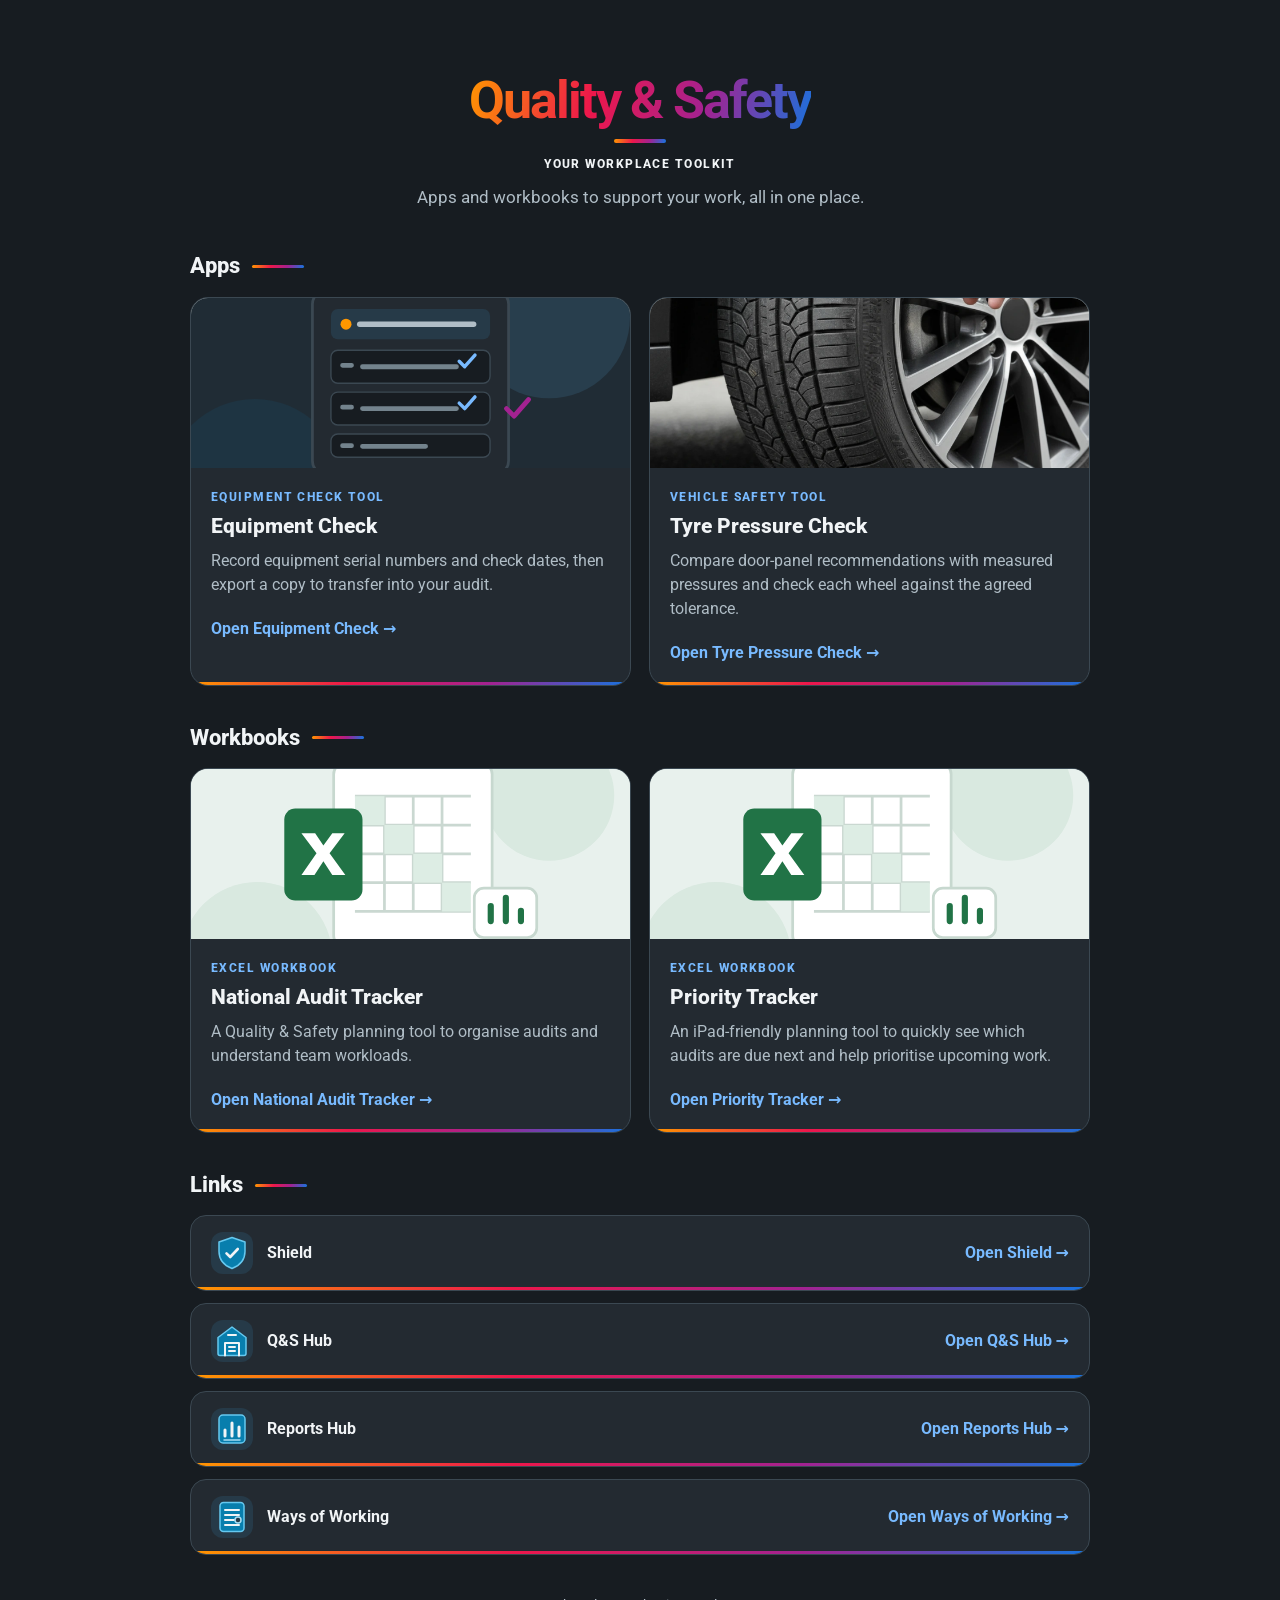
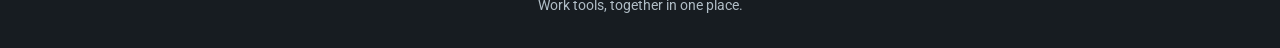
==== index.html @ 8d8ac7e4 "equipment check app" ====
<!DOCTYPE html>
<html lang="en">
<head>
  <meta charset="utf-8">
  <meta name="viewport" content="width=device-width, initial-scale=1, viewport-fit=cover">
  <meta name="theme-color" content="#171c21">
  <meta name="description" content="Quality and safety tools and workbooks in one place.">
  <title>Quality &amp; Safety</title>
  <link rel="stylesheet" href="https://fonts.googleapis.com/css2?family=Roboto:wght@400;600;800&display=swap">
  <link rel="stylesheet" href="styles/platform.css">
  <link rel="stylesheet" href="landing.css">
</head>
<body>
  <main>
    <header class="site-header">
      <h1 class="site-title">Quality &amp; Safety</h1>
      <p class="eyebrow">YOUR WORKPLACE TOOLKIT</p>
      <p class="intro">Apps and workbooks to support your work, all in one place.</p>
    </header>

    <!-- Add app tiles with .catalog-card; keep each app in its own folder. -->
    <section class="catalog-section" aria-labelledby="apps-heading">
      <h2 id="apps-heading">Apps</h2>
      <div class="catalog-grid">
        <a class="catalog-card" href="equipment-check/">
          <img
            class="catalog-image"
            src="equipment-check/assets/equipment-check.svg"
            alt=""
            width="640"
            height="360"
          >
          <span class="catalog-content">
            <span class="catalog-label">EQUIPMENT CHECK TOOL</span>
            <span class="catalog-title">Equipment Check</span>
            <span class="catalog-description">Record equipment serial numbers and check dates, then export a copy to transfer into your audit.</span>
            <span class="catalog-action">Open Equipment Check <span aria-hidden="true">→</span></span>
          </span>
        </a>
        <a class="catalog-card" href="tyre-pressure-check/">
          <img
            class="catalog-image catalog-image-top"
            src="tyre-pressure-check/assets/tyre-pressure-check.png"
            alt=""
            width="768"
            height="768"
          >
          <span class="catalog-content">
            <span class="catalog-label">VEHICLE SAFETY TOOL</span>
            <span class="catalog-title">Tyre Pressure Check</span>
            <span class="catalog-description">Compare door-panel recommendations with measured pressures and check each wheel against the agreed tolerance.</span>
            <span class="catalog-action">Open Tyre Pressure Check <span aria-hidden="true">→</span></span>
          </span>
        </a>
      </div>
    </section>

    <!-- Workbook cards share the app-card layout and can link to approved work locations. -->
    <section class="catalog-section" aria-labelledby="workbooks-heading">
      <h2 id="workbooks-heading">Workbooks</h2>
      <div class="catalog-grid">
        <a
          class="catalog-card"
          href="https://skyglobal.sharepoint.com/:x:/s/QSNationalCoaches/IQB0N6yv2RsvQ5Z-0uAkYiF7AWbfniLiudb1exJeMiKZ8Vo"
          target="_blank"
          rel="noopener noreferrer"
        >
          <img
            class="catalog-image"
            src="workbooks/assets/excel-workbook.svg"
            alt=""
            width="640"
            height="360"
          >
          <span class="catalog-content">
            <span class="catalog-label">EXCEL WORKBOOK</span>
            <span class="catalog-title">National Audit Tracker</span>
            <span class="catalog-description">A Quality &amp; Safety planning tool to organise audits and understand team workloads.</span>
            <span class="catalog-action">Open National Audit Tracker <span aria-hidden="true">→</span></span>
          </span>
        </a>
        <a
          class="catalog-card"
          href="https://skyglobal.sharepoint.com/:x:/s/QSNationalCoaches/IQDEX93-l0mTQLm6oJWFdvWBAWewCSGMO14ppfgNPyi0HMk"
          target="_blank"
          rel="noopener noreferrer"
        >
          <img
            class="catalog-image"
            src="workbooks/assets/excel-workbook.svg"
            alt=""
            width="640"
            height="360"
          >
          <span class="catalog-content">
            <span class="catalog-label">EXCEL WORKBOOK</span>
            <span class="catalog-title">Priority Tracker</span>
            <span class="catalog-description">An iPad-friendly planning tool to quickly see which audits are due next and help prioritise upcoming work.</span>
            <span class="catalog-action">Open Priority Tracker <span aria-hidden="true">→</span></span>
          </span>
        </a>
      </div>
    </section>

    <!-- Use compact rows here for standalone resources that are not full apps or workbooks. -->
    <section class="catalog-section" aria-labelledby="links-heading">
      <h2 id="links-heading">Links</h2>
      <div class="links-list">
        <a
          class="link-card"
          href="https://shield.info-exchange.com/"
          target="_blank"
          rel="noopener noreferrer"
        >
          <span class="link-card-main">
            <img class="link-card-image" src="links/assets/shield-icon.svg" alt="" width="42" height="42">
            <span class="link-card-title">Shield</span>
          </span>
          <span class="link-card-action">Open Shield <span aria-hidden="true">→</span></span>
        </a>
        <a
          class="link-card"
          href="https://skyglobal.sharepoint.com/sites/QSNationalCoaches/SitePages/Quality-&amp;-Safety-Team-Sharepoint.aspx"
          target="_blank"
          rel="noopener noreferrer"
        >
          <span class="link-card-main">
            <img class="link-card-image" src="links/assets/qs-hub-icon.svg" alt="" width="42" height="42">
            <span class="link-card-title">Q&amp;S Hub</span>
          </span>
          <span class="link-card-action">Open Q&amp;S Hub <span aria-hidden="true">→</span></span>
        </a>
        <a
          class="link-card"
          href="https://skyglobal.sharepoint.com/sites/thehomehub/SitePages/Reports-Hub(1).aspx"
          target="_blank"
          rel="noopener noreferrer"
        >
          <span class="link-card-main">
            <img class="link-card-image" src="links/assets/reports-hub-icon.svg" alt="" width="42" height="42">
            <span class="link-card-title">Reports Hub</span>
          </span>
          <span class="link-card-action">Open Reports Hub <span aria-hidden="true">→</span></span>
        </a>
        <a
          class="link-card"
          href="https://skyglobal.sharepoint.com/:p:/r/sites/QSNationalCoaches/Shared%20Documents/Q%20and%20S%20-%20Main/Training/Q%26S%20Ways%20of%20Working%20-%20QSC.pptx?d=w51eb3dcd3cc044aca7cced038a2f6cdb&amp;csf=1&amp;web=1&amp;e=PWMqPE"
          target="_blank"
          rel="noopener noreferrer"
        >
          <span class="link-card-main">
            <img class="link-card-image" src="links/assets/ways-of-working-icon.svg" alt="" width="42" height="42">
            <span class="link-card-title">Ways of Working</span>
          </span>
          <span class="link-card-action">Open Ways of Working <span aria-hidden="true">→</span></span>
        </a>
      </div>
    </section>

    <footer>Work tools, together in one place.</footer>
  </main>
</body>
</html>
---- styles/platform.css ----
/* Shared theme and base styles; load before each page's app-specific CSS. */
:root {
  color-scheme: dark;
  --bg: #171c21;
  --card: #232a31;
  --ink: #f1f4f6;
  --mute: #b0bdc6;
  --line: #3b4852;
  --brand: #73418f;
  --brand-text: #78baff;
  --brand-orange: #ff9700;
  --brand-red: #ed174b;
  --brand-purple: #a32291;
  --brand-blue: #1674df;
  --brand-gradient: linear-gradient(105deg, #ff9700 0%, #ed174b 36%, #a32291 68%, #1674df 100%);
}

* {
  box-sizing: border-box;
}

html,
body {
  margin: 0;
}

body {
  background: var(--bg);
  color: var(--ink);
  font-family: "Roboto", system-ui, -apple-system, "Segoe UI", sans-serif;
}

.home-link {
  display: inline-block;
  margin-bottom: 8px;
  color: var(--mute);
  font-size: 0.9rem;
  text-decoration: none;
}

.home-link:hover {
  color: var(--brand-text);
}

input:focus-visible,
button:focus-visible {
  outline: 3px solid var(--brand-text);
  outline-offset: 2px;
}
---- landing.css ----
/* Landing page layout */
body {
  min-height: 100%;
  line-height: 1.5;
  padding: env(safe-area-inset-top, 0) 0 env(safe-area-inset-bottom, 0);
}

main {
  width: min(100% - 36px, 900px);
  margin: 0 auto;
  padding: 64px 0 32px;
}

.site-header {
  margin-bottom: 40px;
  text-align: center;
}

.eyebrow {
  width: fit-content;
  margin-right: auto;
  margin-left: auto;
  color: var(--ink);
  font-size: 0.75rem;
  font-weight: 800;
  letter-spacing: 0.12em;
}

h1 {
  margin: 8px 0;
  font-size: clamp(2rem, 7vw, 3.25rem);
  line-height: 1.1;
  letter-spacing: -0.04em;
}

.site-title {
  width: fit-content;
  margin: 8px auto;
  color: transparent;
  background: var(--brand-gradient);
  background-clip: text;
  -webkit-background-clip: text;
}

.site-title::after {
  content: "";
  display: block;
  width: 52px;
  height: 4px;
  margin: 10px auto 0;
  background: var(--brand-gradient);
  border-radius: 999px;
}

.intro {
  max-width: 34rem;
  margin: 12px auto 0;
  color: var(--mute);
  font-size: 1.05rem;
}

.catalog-section + .catalog-section {
  margin-top: 36px;
}

.catalog-section h2 {
  display: flex;
  align-items: center;
  gap: 12px;
  margin: 0 0 14px;
  font-size: 1.35rem;
  font-weight: 800;
}

.catalog-section h2::after {
  content: "";
  width: 52px;
  height: 3px;
  background: var(--brand-gradient);
  border-radius: 999px;
}

.links-list {
  display: grid;
  grid-template-columns: minmax(0, 1fr);
  gap: 12px;
}

.link-card {
  position: relative;
  display: flex;
  align-items: center;
  justify-content: space-between;
  gap: 16px;
  width: 100%;
  min-width: 0;
  min-height: 74px;
  padding: 16px 20px;
  overflow: hidden;
  color: inherit;
  text-decoration: none;
  background: var(--card);
  border: 1px solid var(--line);
  border-radius: 16px;
  transition: border-color 150ms ease, transform 150ms ease;
}

.link-card::before,
.catalog-card::before {
  position: absolute;
  height: 3px;
  background: var(--brand-gradient);
  content: "";
  pointer-events: none;
}

/* Clip the full-width accent to the link row's rounded inner edge. */
.link-card::before {
  right: 0;
  bottom: 0;
  left: 0;
  border-radius: 0 0 15px 15px;
}

.link-card-main {
  display: flex;
  align-items: center;
  gap: 14px;
  min-width: 0;
}

.link-card-image {
  display: block;
  width: 42px;
  height: 42px;
  flex: 0 0 42px;
}

.link-card:hover {
  border-color: var(--brand);
  transform: translateY(-2px);
}

.link-card:focus-visible {
  outline: 3px solid var(--brand-text);
  outline-offset: 3px;
}

.link-card-title {
  font-weight: 700;
}

.link-card-action {
  flex: 0 0 auto;
  color: var(--brand-text);
  font-weight: 700;
}

.catalog-grid {
  display: grid;
  grid-template-columns: repeat(auto-fit, minmax(min(100%, 300px), 1fr));
  gap: 18px;
}

.catalog-card {
  position: relative;
  display: flex;
  flex-direction: column;
  width: 100%;
  min-width: 0;
  max-width: 100%;
  overflow: hidden;
  color: inherit;
  text-decoration: none;
  background: var(--card);
  border: 1px solid var(--line);
  border-radius: 18px;
  transition: border-color 150ms ease, transform 150ms ease;
}

.catalog-card::before {
  right: 0;
  bottom: 0;
  left: 0;
  border-radius: 0 0 17px 17px;
}

.catalog-card:hover {
  border-color: var(--brand);
  transform: translateY(-2px);
}

.catalog-card:focus-visible {
  outline: 3px solid var(--brand-text);
  outline-offset: 3px;
}

.catalog-image {
  display: block;
  width: 100%;
  height: 170px;
  object-fit: cover;
  background: #e8f1ed;
}

.catalog-image-top {
  object-position: center -150px;
}

.catalog-content {
  display: flex;
  flex-direction: column;
  align-items: flex-start;
  min-width: 0;
  min-height: 190px;
  padding: 20px;
}

.catalog-label {
  color: var(--brand-text);
  font-size: 0.75rem;
  font-weight: 800;
  letter-spacing: 0.12em;
}

.catalog-title {
  margin-top: 8px;
  font-size: 1.3rem;
  font-weight: 800;
  line-height: 1.2;
}

.catalog-description {
  margin-top: 10px;
  color: var(--mute);
}

.catalog-action {
  margin-top: auto;
  padding-top: 20px;
  color: var(--brand-text);
  font-weight: 700;
}

footer {
  margin-top: 40px;
  color: var(--mute);
  font-size: 0.85rem;
  text-align: center;
}

@media (max-width: 600px) {
  main {
    padding-top: 40px;
  }

  .catalog-section + .catalog-section {
    margin-top: 28px;
  }

  .catalog-image {
    height: 160px;
  }

  .catalog-image-top {
    object-position: center 35%;
  }

  .catalog-content {
    min-height: 0;
  }

  .catalog-action {
    margin-top: 4px;
  }

  .link-card {
    gap: 8px;
    min-height: 74px;
    padding: 14px 16px;
  }
}

@media (prefers-reduced-motion: reduce) {
  .catalog-card,
  .link-card {
    transition: none;
  }
}
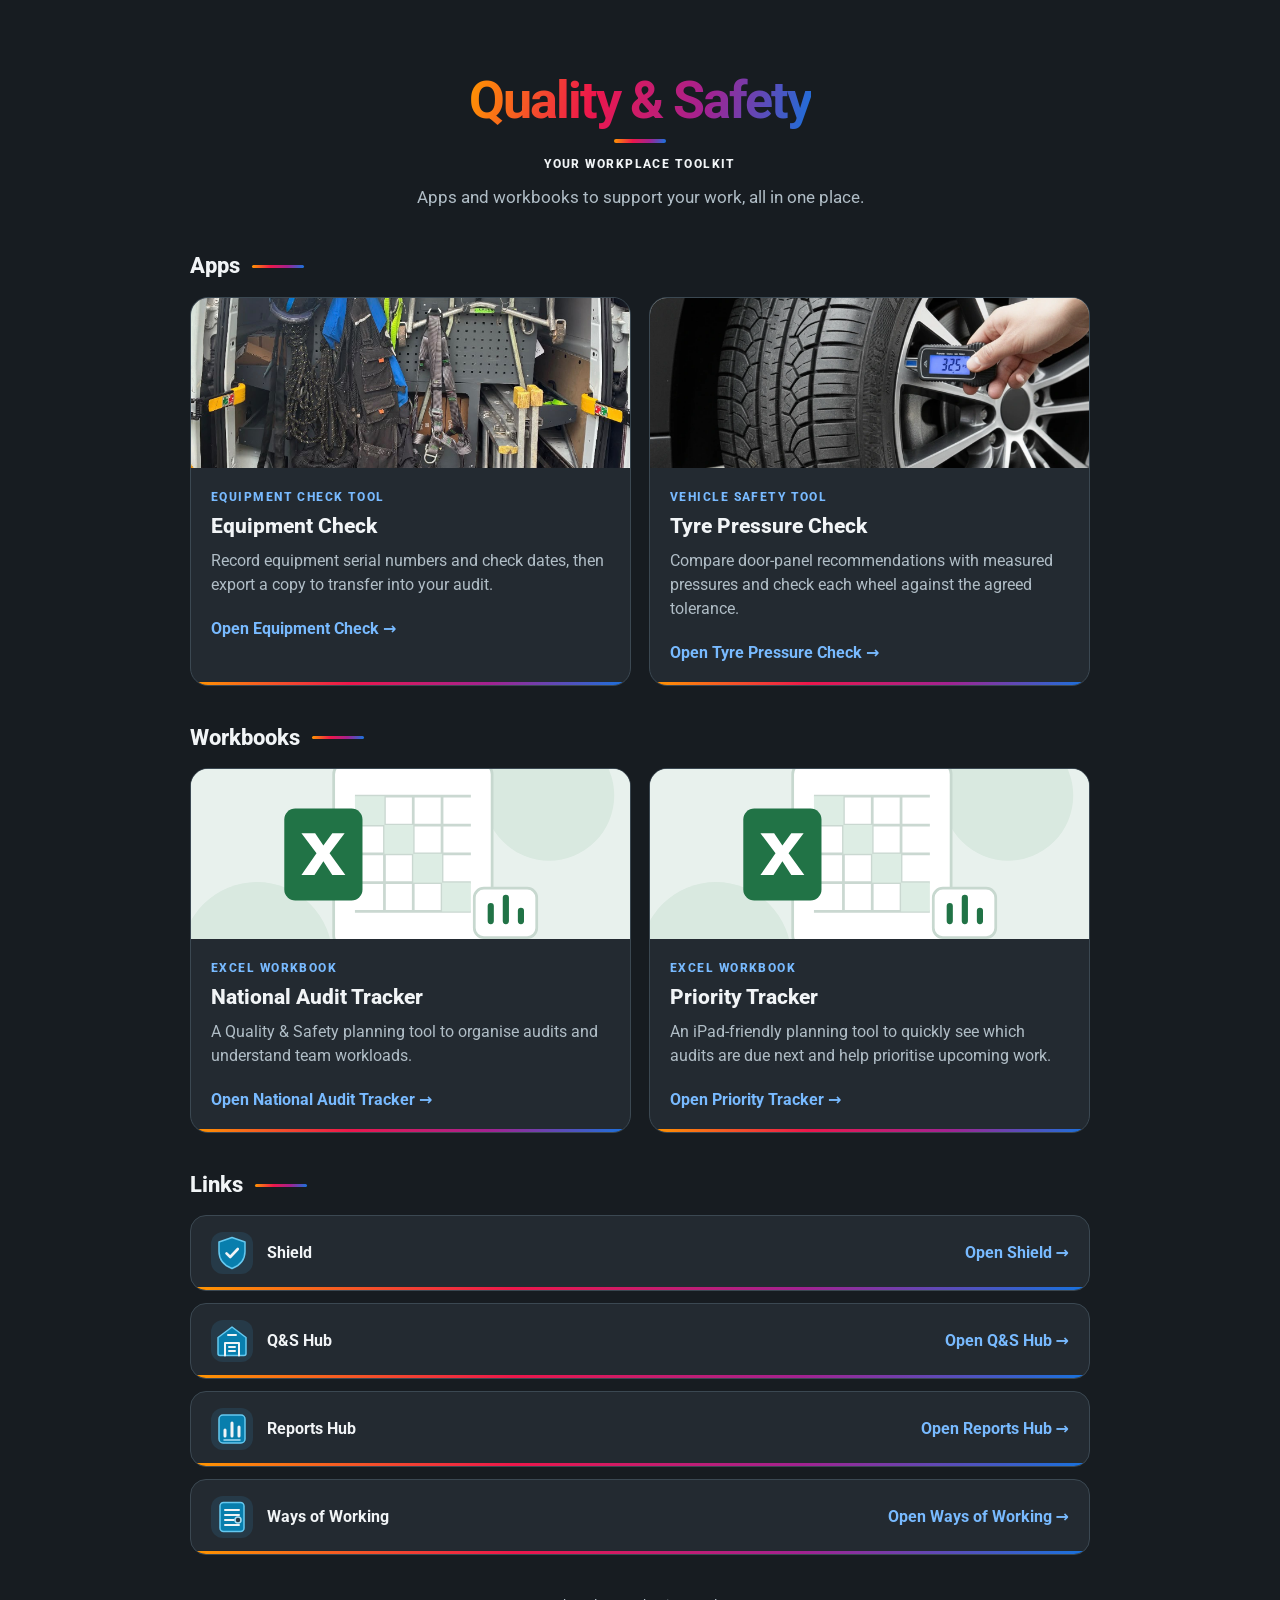
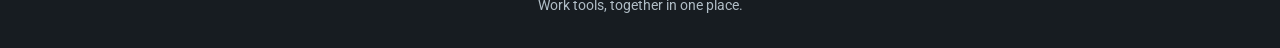
==== commit bb6601a2: "equipment tile image" ====
--- a/index.html
+++ b/index.html
@@ -25,10 +25,10 @@
         <a class="catalog-card" href="equipment-check/">
           <img
             class="catalog-image"
-            src="equipment-check/assets/equipment-check.svg"
+            src="equipment-check/assets/equipment-check-van.png"
             alt=""
-            width="640"
-            height="360"
+            width="768"
+            height="1083"
           >
           <span class="catalog-content">
             <span class="catalog-label">EQUIPMENT CHECK TOOL</span>
--- a/landing.css
+++ b/landing.css
@@ -204,7 +204,7 @@
 }
 
 .catalog-image-top {
-  object-position: center -150px;
+  object-position: center -60px;
 }
 
 .catalog-content {
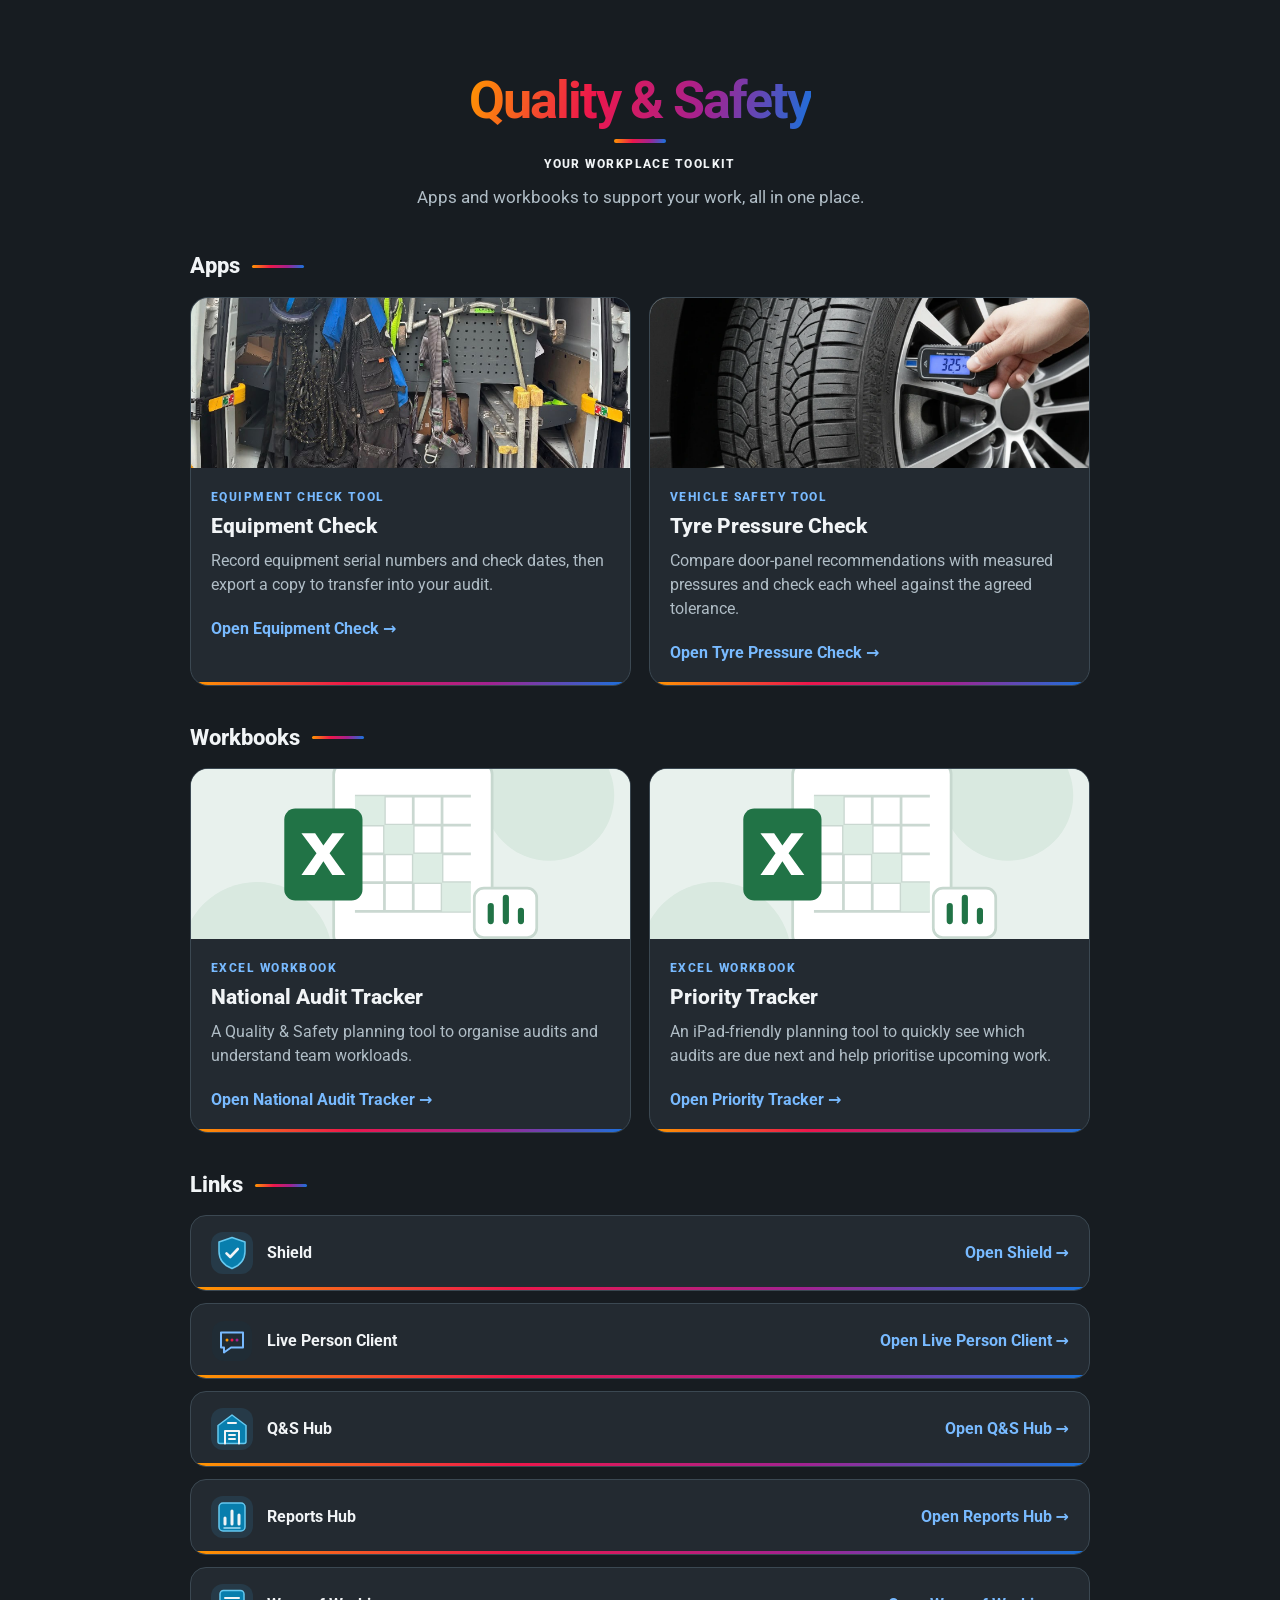
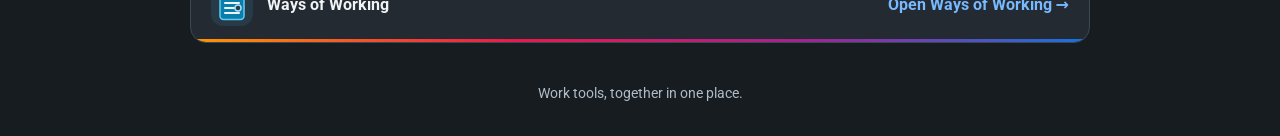
==== commit 5c33ac06: "live person link added" ====
--- a/index.html
+++ b/index.html
@@ -120,6 +120,18 @@
         </a>
         <a
           class="link-card"
+          href="https://authentication.liveperson.net/"
+          target="_blank"
+          rel="noopener noreferrer"
+        >
+          <span class="link-card-main">
+            <img class="link-card-image" src="links/assets/live-person-icon.svg" alt="" width="42" height="42">
+            <span class="link-card-title">Live Person Client</span>
+          </span>
+          <span class="link-card-action">Open Live Person Client <span aria-hidden="true">→</span></span>
+        </a>
+        <a
+          class="link-card"
           href="https://skyglobal.sharepoint.com/sites/QSNationalCoaches/SitePages/Quality-&amp;-Safety-Team-Sharepoint.aspx"
           target="_blank"
           rel="noopener noreferrer"
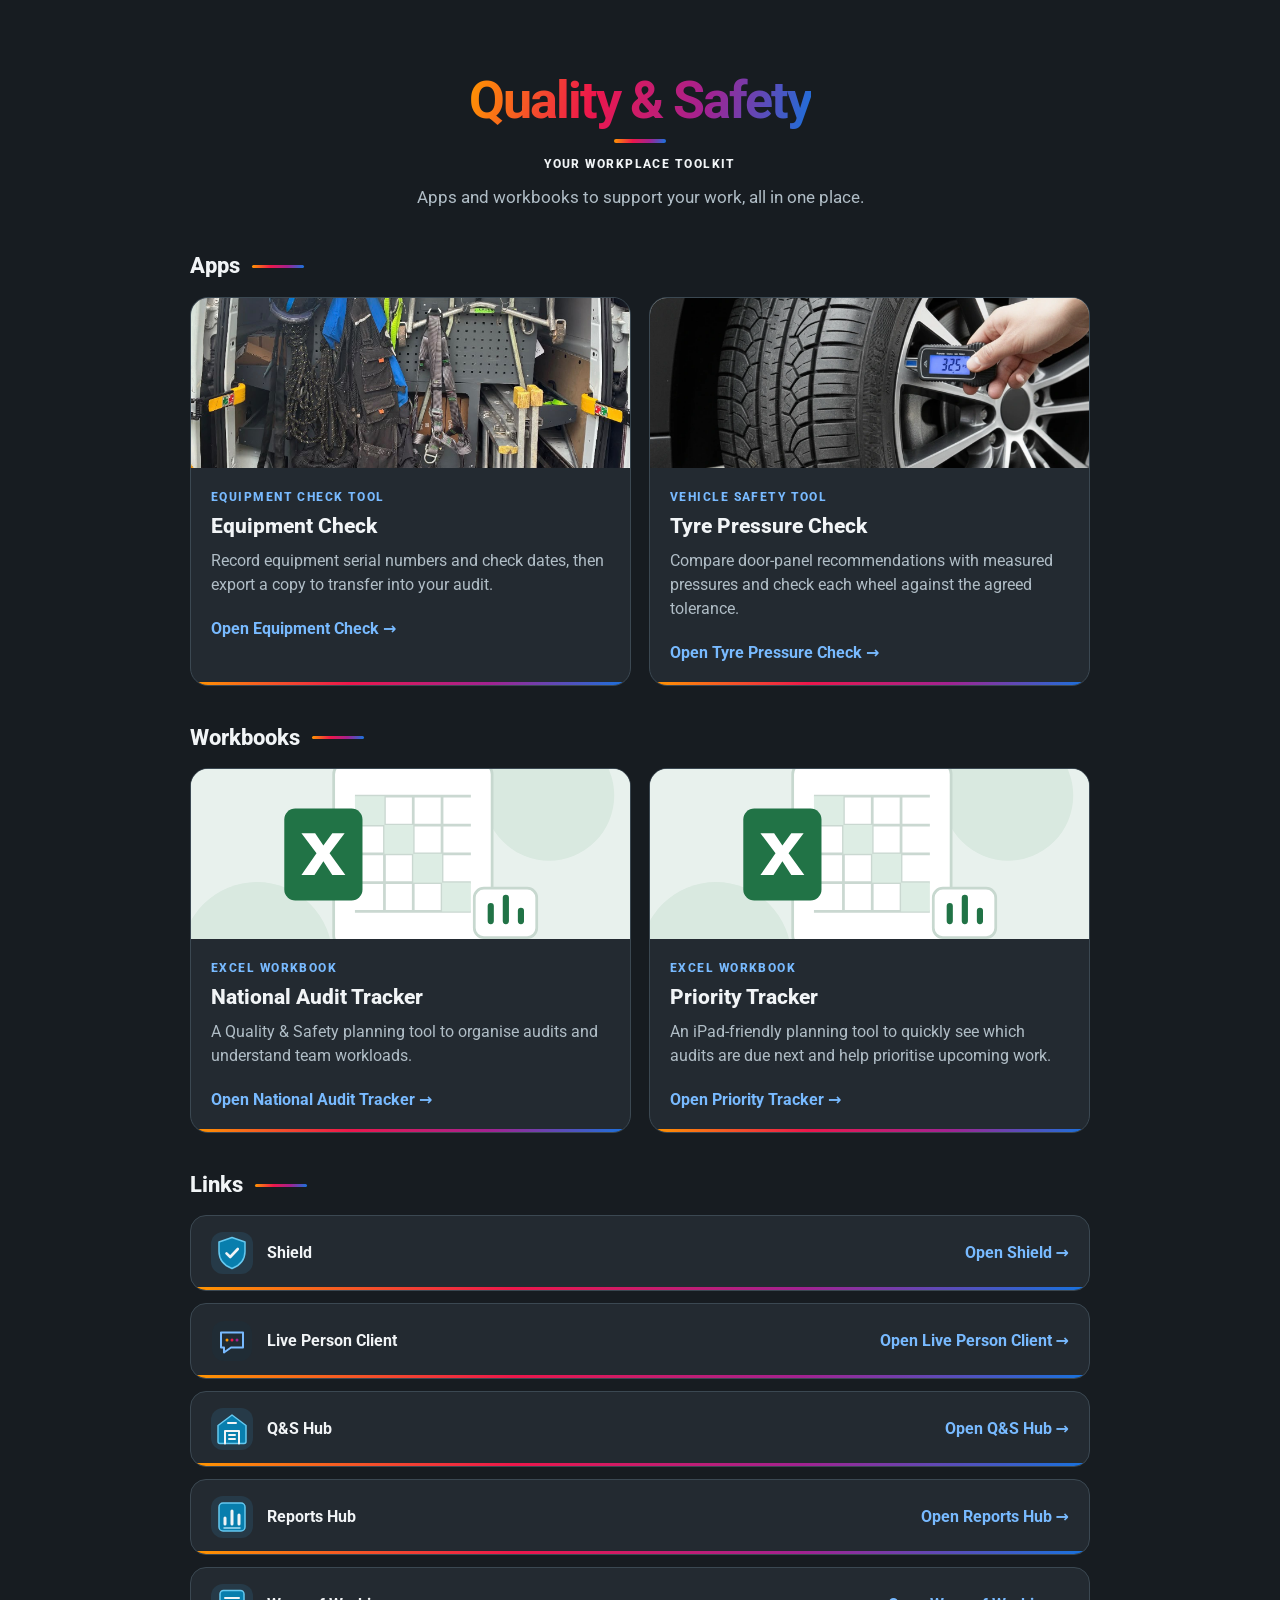
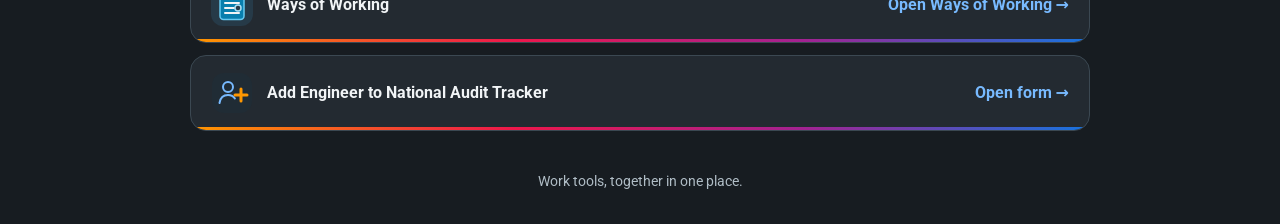
==== commit 1aeb452e: "add engineer link" ====
--- a/index.html
+++ b/index.html
@@ -166,6 +166,18 @@
           </span>
           <span class="link-card-action">Open Ways of Working <span aria-hidden="true">→</span></span>
         </a>
+        <a
+          class="link-card"
+          href="https://forms.cloud.microsoft/e/98rF9CJZ6R"
+          target="_blank"
+          rel="noopener noreferrer"
+        >
+          <span class="link-card-main">
+            <img class="link-card-image" src="links/assets/add-engineer-icon.svg" alt="" width="42" height="42">
+            <span class="link-card-title">Add Engineer to National Audit Tracker</span>
+          </span>
+          <span class="link-card-action">Open form <span aria-hidden="true">→</span></span>
+        </a>
       </div>
     </section>
 
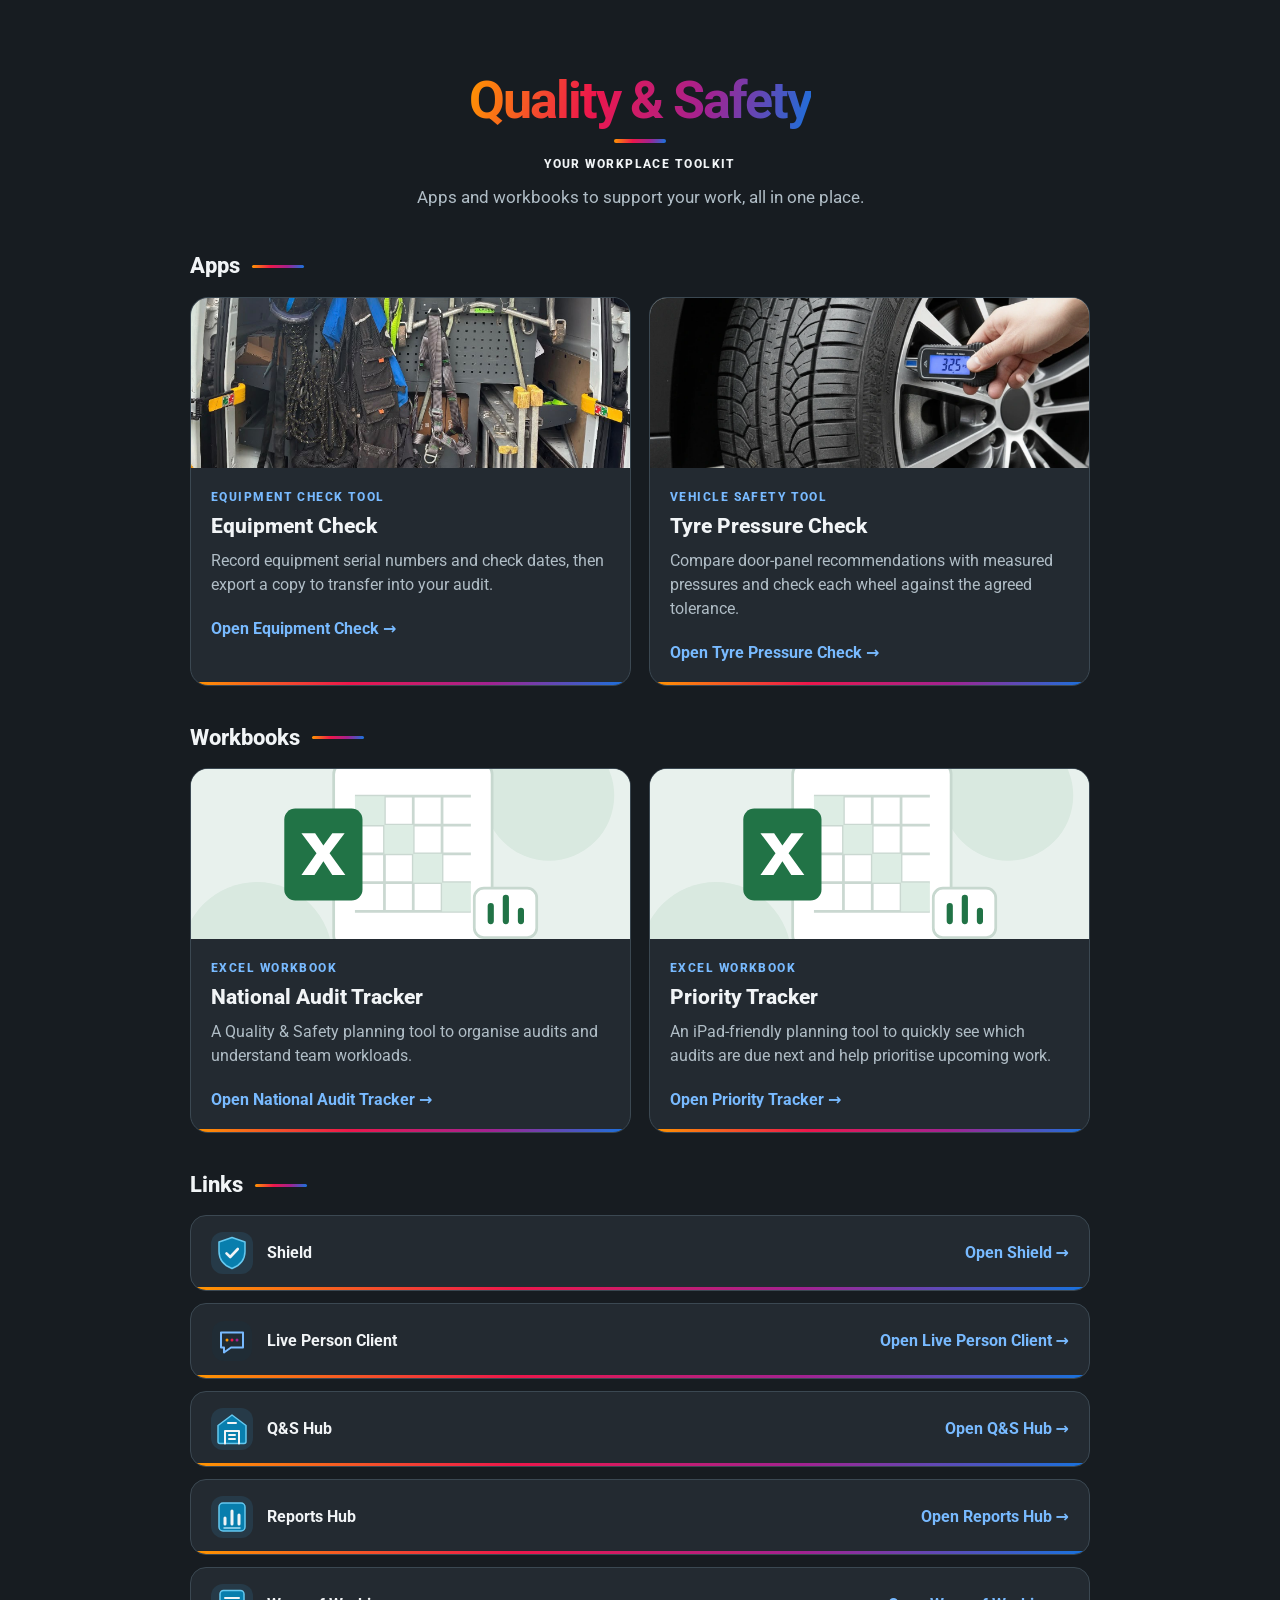
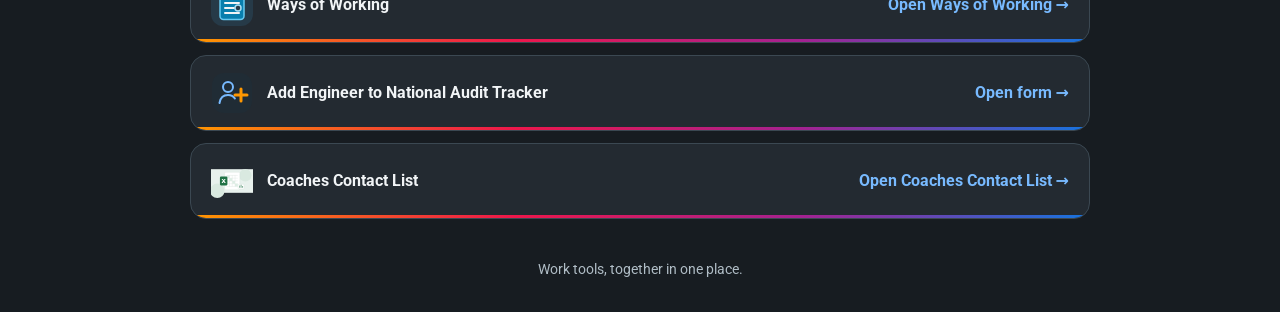
==== commit 3cf2390d: "contact list added" ====
--- a/index.html
+++ b/index.html
@@ -178,6 +178,18 @@
           </span>
           <span class="link-card-action">Open form <span aria-hidden="true">→</span></span>
         </a>
+        <a
+          class="link-card"
+          href="https://skyglobal.sharepoint.com/:x:/r/sites/QSNationalCoaches/Shared%20Documents/Q%20and%20S%20-%20Main/Q%26S%20Coaches%20Contact%20List.xlsx?d=wc4afa864dff849d3b2e099f21697ab6a&amp;csf=1&amp;web=1&amp;e=7zFfeq"
+          target="_blank"
+          rel="noopener noreferrer"
+        >
+          <span class="link-card-main">
+            <img class="link-card-image" src="workbooks/assets/excel-workbook.svg" alt="" width="42" height="42">
+            <span class="link-card-title">Coaches Contact List</span>
+          </span>
+          <span class="link-card-action">Open Coaches Contact List <span aria-hidden="true">→</span></span>
+        </a>
       </div>
     </section>
 
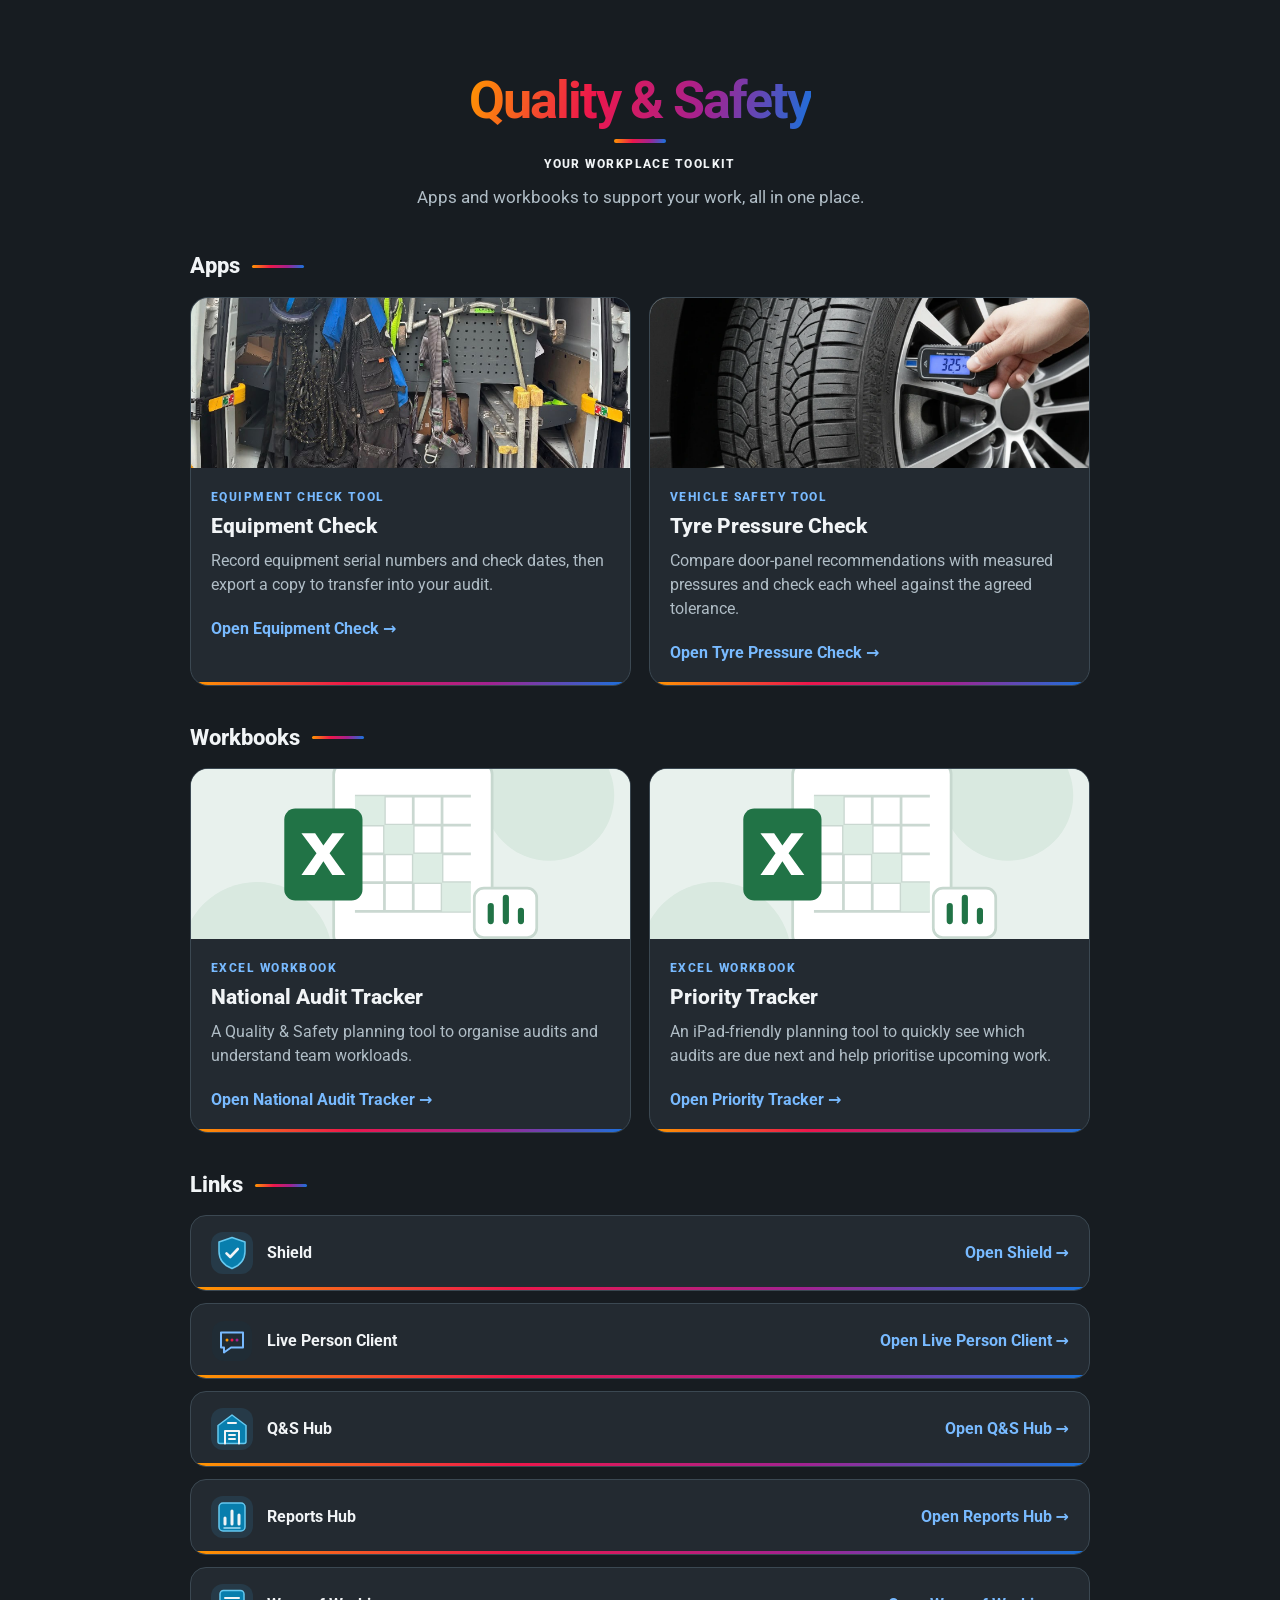
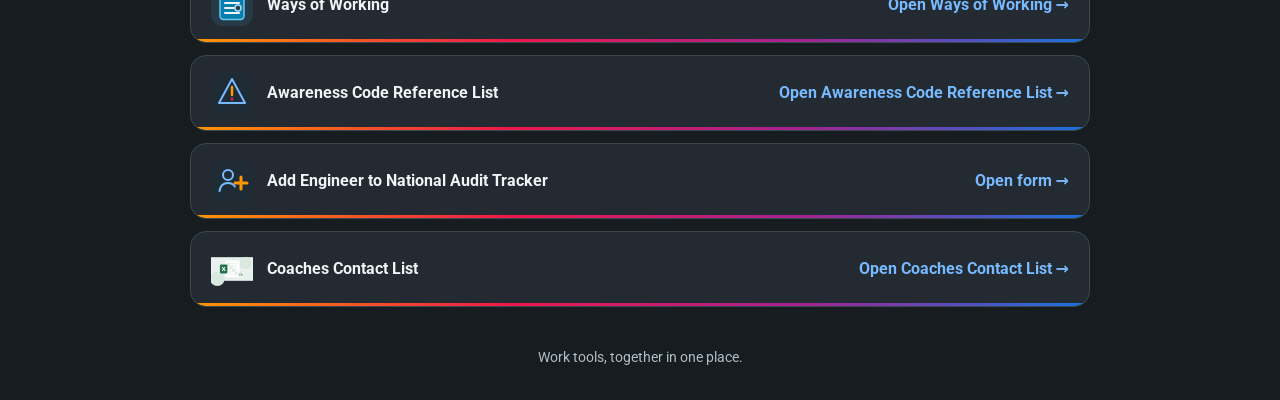
==== commit 2da05fc3: "awareness code link" ====
--- a/index.html
+++ b/index.html
@@ -168,6 +168,18 @@
         </a>
         <a
           class="link-card"
+          href="https://skyglobal.sharepoint.com/:x:/s/QSNationalCoaches/IQBbhH5rU1RbRbM5XQJN4wlLATQQYEfPWMu0d0HdVbTa3Lw"
+          target="_blank"
+          rel="noopener noreferrer"
+        >
+          <span class="link-card-main">
+            <img class="link-card-image" src="links/assets/awareness-code-icon.svg" alt="" width="42" height="42">
+            <span class="link-card-title">Awareness Code Reference List</span>
+          </span>
+          <span class="link-card-action">Open Awareness Code Reference List <span aria-hidden="true">→</span></span>
+        </a>
+        <a
+          class="link-card"
           href="https://forms.cloud.microsoft/e/98rF9CJZ6R"
           target="_blank"
           rel="noopener noreferrer"
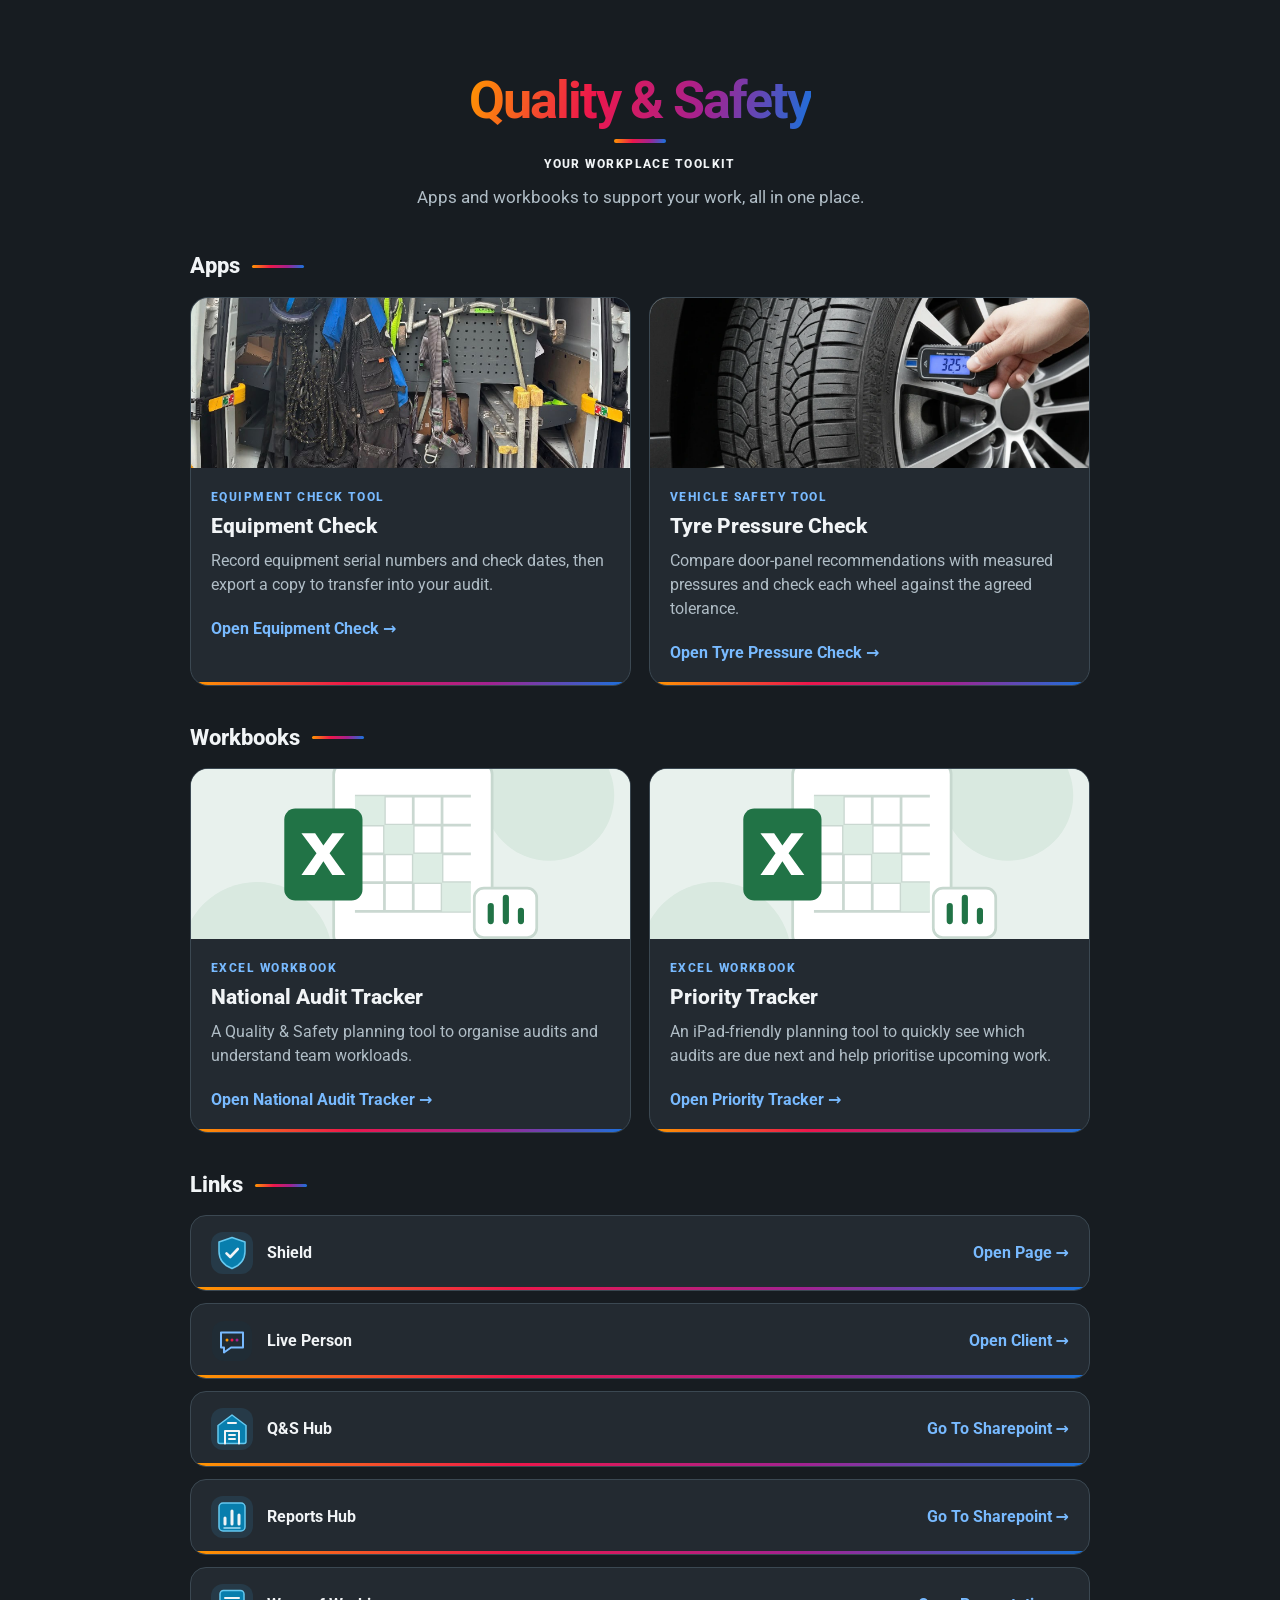
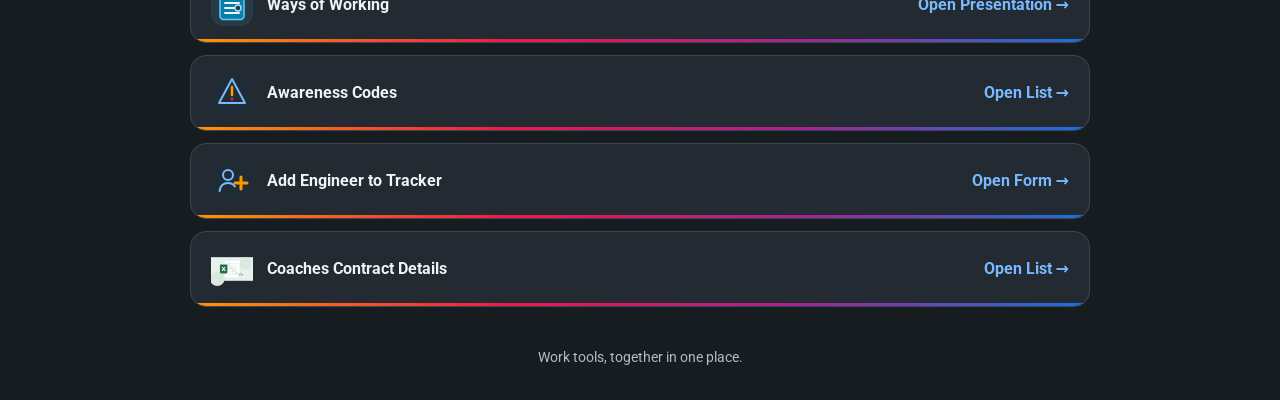
==== commit fcaf9840: "update names" ====
--- a/index.html
+++ b/index.html
@@ -116,7 +116,7 @@
             <img class="link-card-image" src="links/assets/shield-icon.svg" alt="" width="42" height="42">
             <span class="link-card-title">Shield</span>
           </span>
-          <span class="link-card-action">Open Shield <span aria-hidden="true">→</span></span>
+          <span class="link-card-action">Open Page <span aria-hidden="true">→</span></span>
         </a>
         <a
           class="link-card"
@@ -126,9 +126,9 @@
         >
           <span class="link-card-main">
             <img class="link-card-image" src="links/assets/live-person-icon.svg" alt="" width="42" height="42">
-            <span class="link-card-title">Live Person Client</span>
-          </span>
-          <span class="link-card-action">Open Live Person Client <span aria-hidden="true">→</span></span>
+            <span class="link-card-title">Live Person</span>
+          </span>
+          <span class="link-card-action">Open Client <span aria-hidden="true">→</span></span>
         </a>
         <a
           class="link-card"
@@ -140,7 +140,7 @@
             <img class="link-card-image" src="links/assets/qs-hub-icon.svg" alt="" width="42" height="42">
             <span class="link-card-title">Q&amp;S Hub</span>
           </span>
-          <span class="link-card-action">Open Q&amp;S Hub <span aria-hidden="true">→</span></span>
+          <span class="link-card-action">Go To Sharepoint <span aria-hidden="true">→</span></span>
         </a>
         <a
           class="link-card"
@@ -152,7 +152,7 @@
             <img class="link-card-image" src="links/assets/reports-hub-icon.svg" alt="" width="42" height="42">
             <span class="link-card-title">Reports Hub</span>
           </span>
-          <span class="link-card-action">Open Reports Hub <span aria-hidden="true">→</span></span>
+          <span class="link-card-action">Go To Sharepoint <span aria-hidden="true">→</span></span>
         </a>
         <a
           class="link-card"
@@ -164,7 +164,7 @@
             <img class="link-card-image" src="links/assets/ways-of-working-icon.svg" alt="" width="42" height="42">
             <span class="link-card-title">Ways of Working</span>
           </span>
-          <span class="link-card-action">Open Ways of Working <span aria-hidden="true">→</span></span>
+          <span class="link-card-action">Open Presentation <span aria-hidden="true">→</span></span>
         </a>
         <a
           class="link-card"
@@ -174,9 +174,9 @@
         >
           <span class="link-card-main">
             <img class="link-card-image" src="links/assets/awareness-code-icon.svg" alt="" width="42" height="42">
-            <span class="link-card-title">Awareness Code Reference List</span>
-          </span>
-          <span class="link-card-action">Open Awareness Code Reference List <span aria-hidden="true">→</span></span>
+            <span class="link-card-title">Awareness Codes</span>
+          </span>
+          <span class="link-card-action">Open List <span aria-hidden="true">→</span></span>
         </a>
         <a
           class="link-card"
@@ -186,9 +186,9 @@
         >
           <span class="link-card-main">
             <img class="link-card-image" src="links/assets/add-engineer-icon.svg" alt="" width="42" height="42">
-            <span class="link-card-title">Add Engineer to National Audit Tracker</span>
-          </span>
-          <span class="link-card-action">Open form <span aria-hidden="true">→</span></span>
+            <span class="link-card-title">Add Engineer to Tracker</span>
+          </span>
+          <span class="link-card-action">Open Form <span aria-hidden="true">→</span></span>
         </a>
         <a
           class="link-card"
@@ -198,9 +198,9 @@
         >
           <span class="link-card-main">
             <img class="link-card-image" src="workbooks/assets/excel-workbook.svg" alt="" width="42" height="42">
-            <span class="link-card-title">Coaches Contact List</span>
-          </span>
-          <span class="link-card-action">Open Coaches Contact List <span aria-hidden="true">→</span></span>
+            <span class="link-card-title">Coaches Contract Details</span>
+          </span>
+          <span class="link-card-action">Open List <span aria-hidden="true">→</span></span>
         </a>
       </div>
     </section>
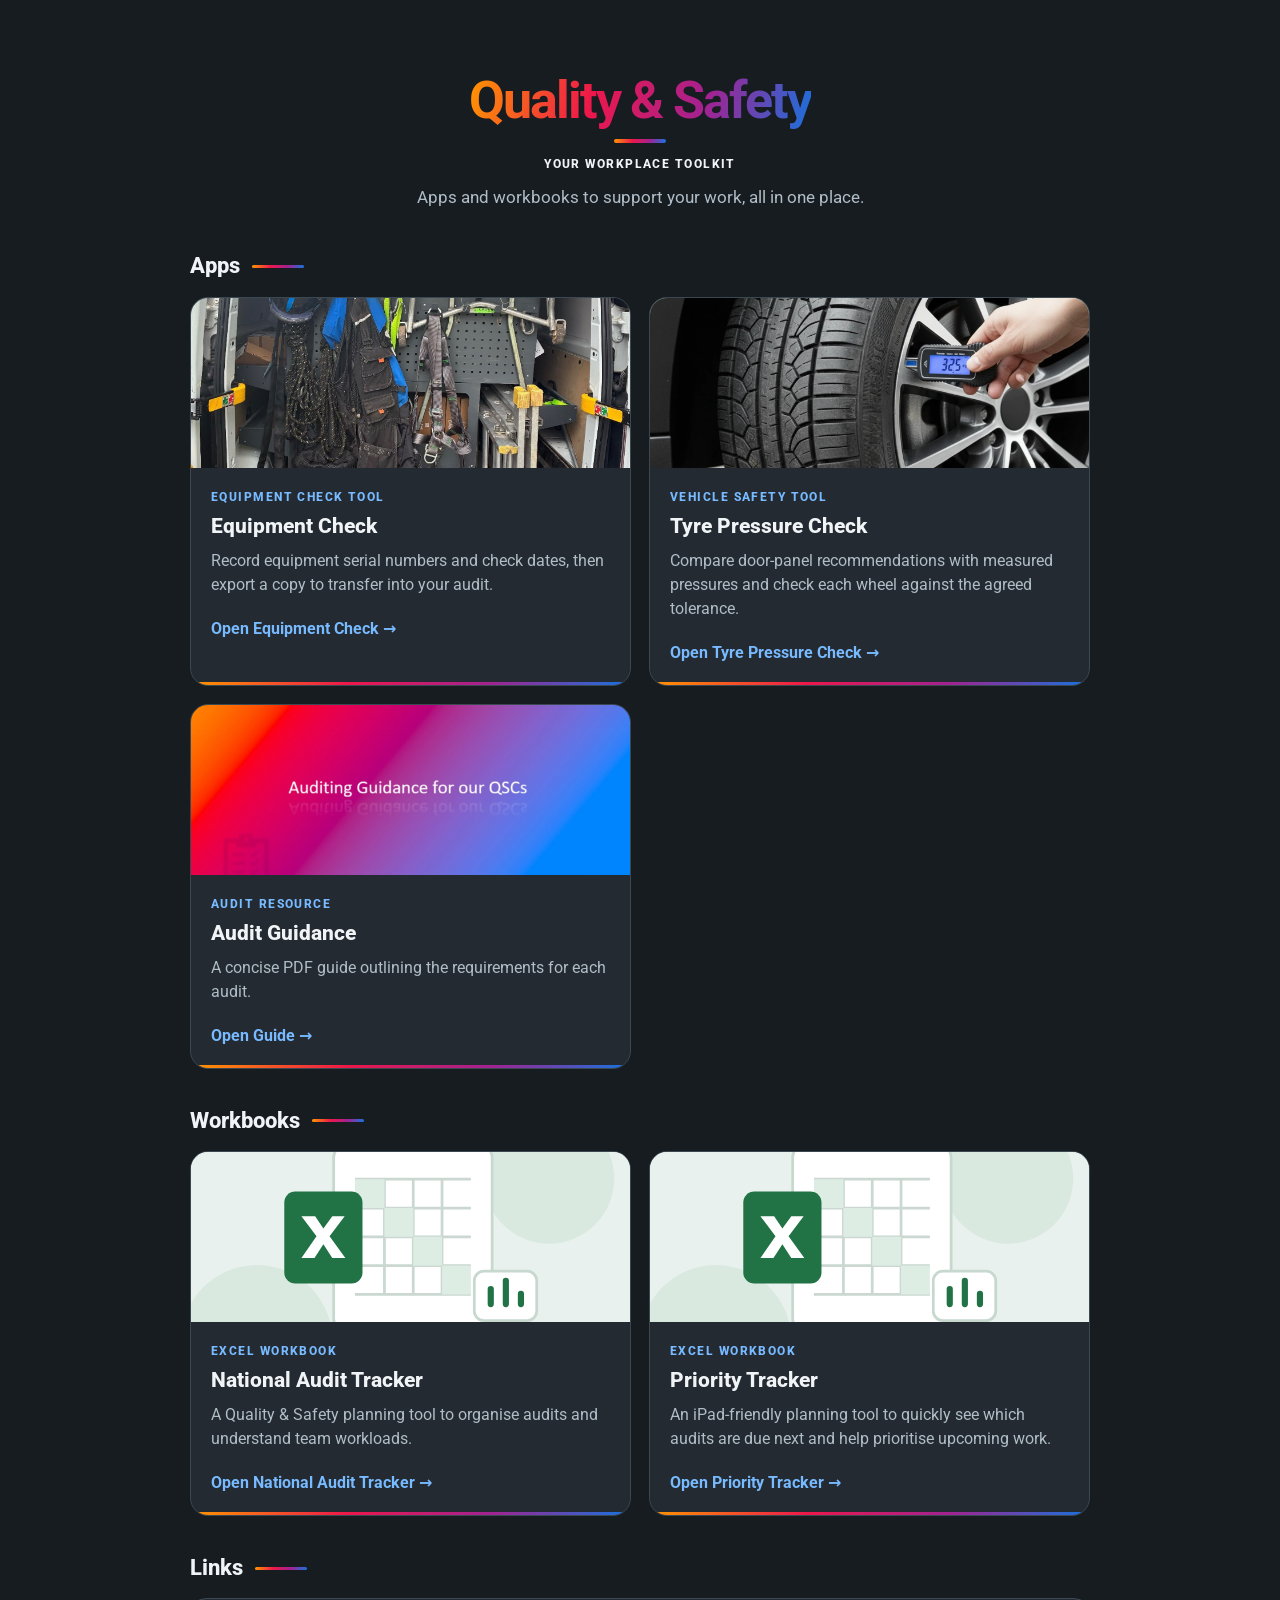
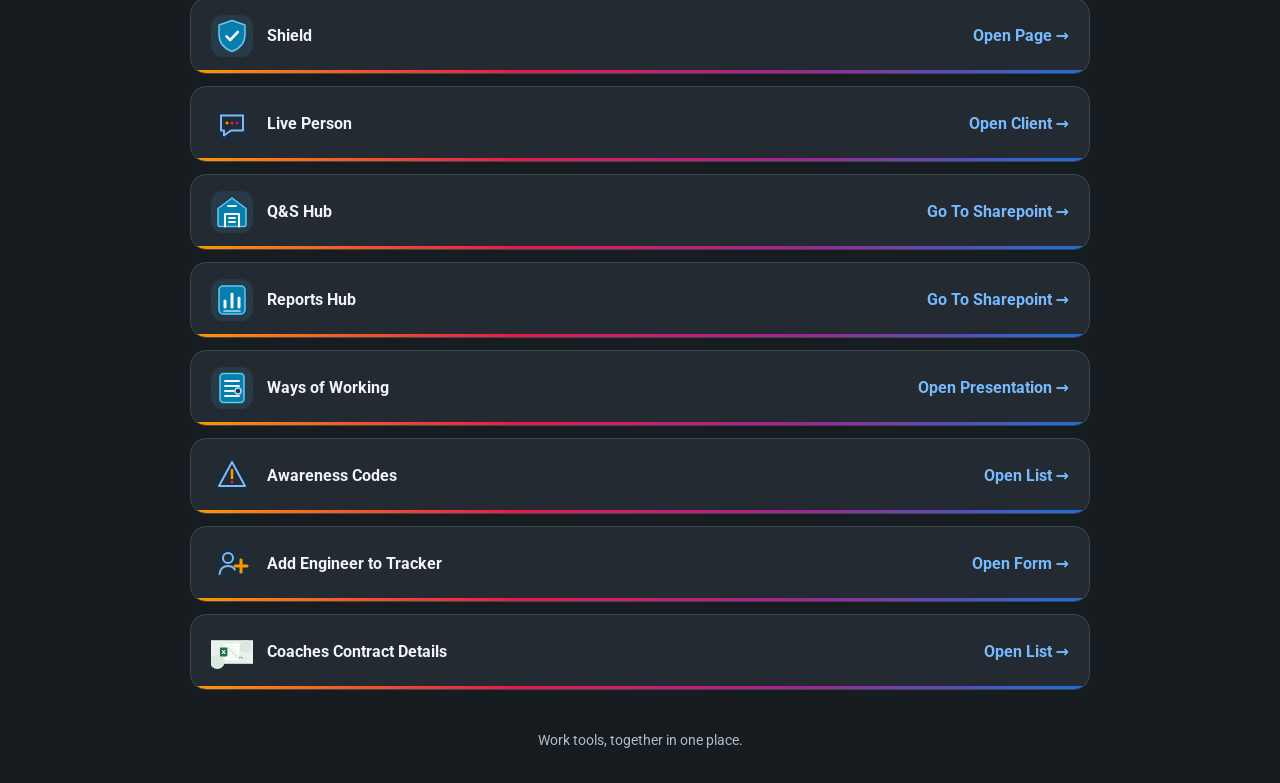
==== commit fb7c792a: "audit guidance" ====
--- a/index.html
+++ b/index.html
@@ -18,7 +18,7 @@
       <p class="intro">Apps and workbooks to support your work, all in one place.</p>
     </header>
 
-    <!-- Add app tiles with .catalog-card; keep each app in its own folder. -->
+    <!-- App and useful-guide tiles share this section; keep interactive apps in their own folders. -->
     <section class="catalog-section" aria-labelledby="apps-heading">
       <h2 id="apps-heading">Apps</h2>
       <div class="catalog-grid">
@@ -52,6 +52,26 @@
             <span class="catalog-action">Open Tyre Pressure Check <span aria-hidden="true">→</span></span>
           </span>
         </a>
+        <a
+          class="catalog-card"
+          href="https://skyglobal.sharepoint.com/:b:/r/sites/QSNationalCoaches/Shared%20Documents/Q%20and%20S%20-%20Main/Training/Q3%20Audit%20Guidance%20for%20QSCs.pdf?d=wf3737bda40fc4f33a631d48ffb07ffef&amp;csf=1&amp;web=1&amp;e=mCsLfc"
+          target="_blank"
+          rel="noopener noreferrer"
+        >
+          <img
+            class="catalog-image"
+            src="links/assets/audit-guidance.png"
+            alt=""
+            width="1350"
+            height="768"
+          >
+          <span class="catalog-content">
+            <span class="catalog-label">AUDIT RESOURCE</span>
+            <span class="catalog-title">Audit Guidance</span>
+            <span class="catalog-description">A concise PDF guide outlining the requirements for each audit.</span>
+            <span class="catalog-action">Open Guide <span aria-hidden="true">→</span></span>
+          </span>
+        </a>
       </div>
     </section>
 
